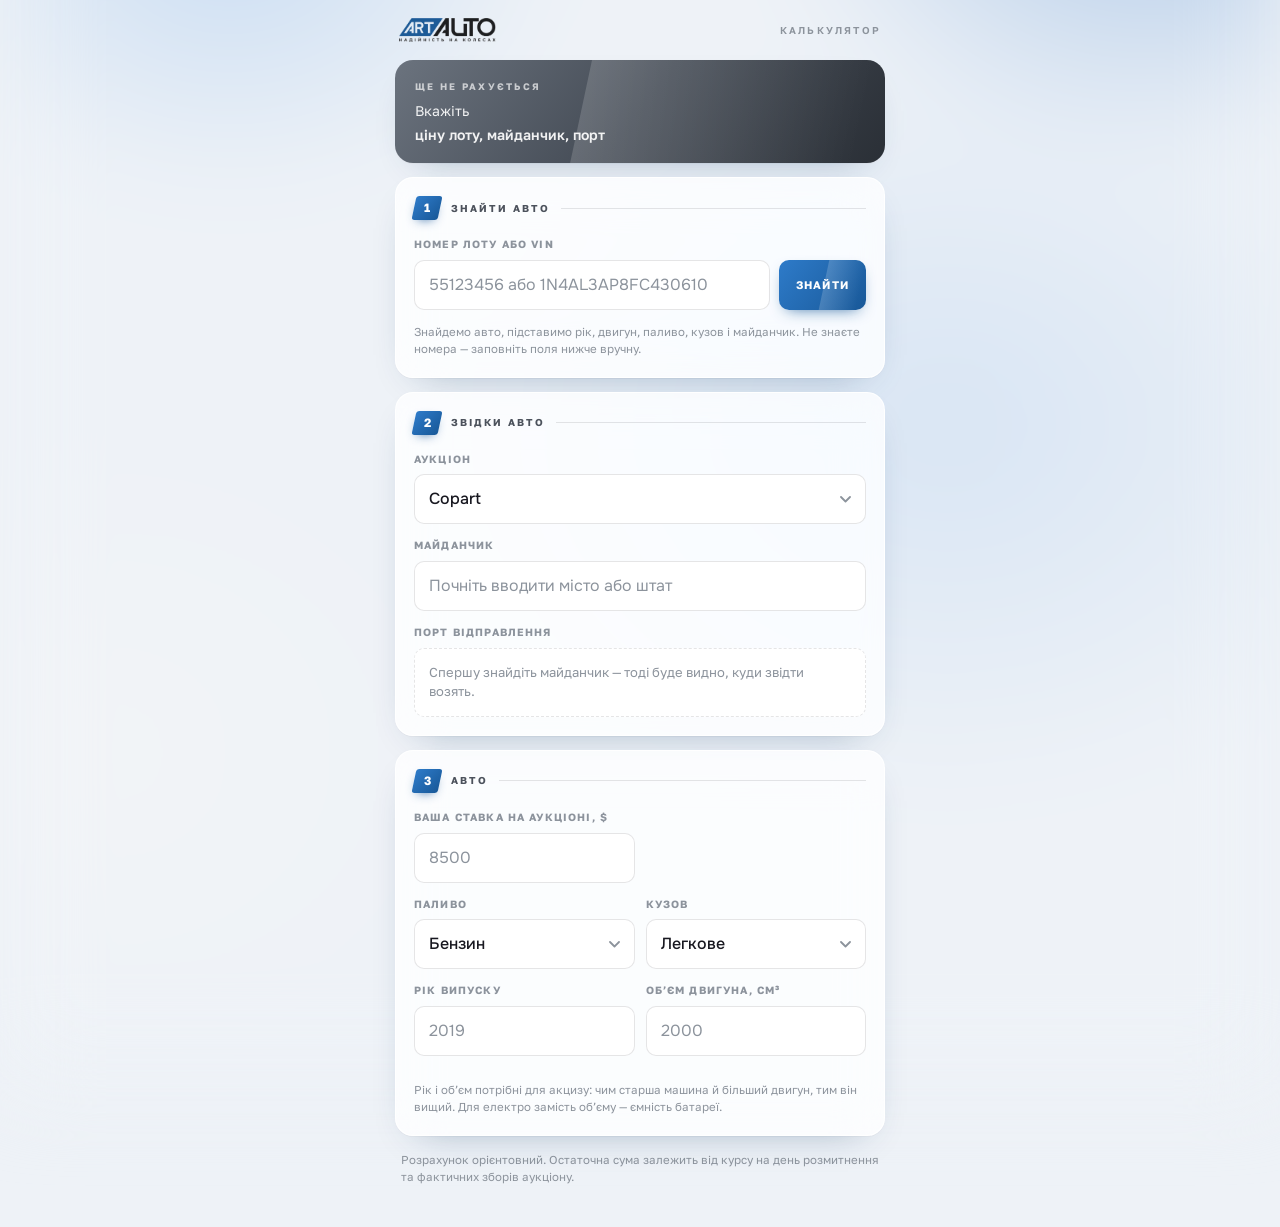
==== index.html @ b36f2783 "Add files via upload" ====
<!doctype html>
<html lang="uk">
<head>
<meta charset="utf-8">
<meta name="color-scheme" content="light">
<meta name="viewport" content="width=device-width,initial-scale=1,viewport-fit=cover">
<title>АРТ АВТО — калькулятор</title>
<meta name="description" content="Скільки коштує авто з аукціону США під ключ до України">
<link rel="preconnect" href="https://fonts.googleapis.com">
<link rel="preconnect" href="https://fonts.gstatic.com" crossorigin>
<link rel="stylesheet" href="https://fonts.googleapis.com/css2?family=Onest:wght@400;500;600;700&family=Golos+Text:wght@400;500;600;700&display=swap">
<link rel="stylesheet" href="styles.css?v=20260831-1700">
<script src="https://telegram.org/js/telegram-web-app.js"></script>
</head>
<body>

<div class="wrap">

  <div class="top">
    <img class="logo" src="logo.png?v=1" alt="АРТ АВТО">
    <small>калькулятор</small>
  </div>

  <div class="bar" id="bar"></div>

  <div class="hero" id="hero"></div>

  <div class="card glass">
    <h2><span class="step"><span>1</span></span>Знайти авто<u></u></h2>

    <div class="fld">
      <label for="lotq">Номер лоту або VIN</label>
      <div class="seek">
        <input id="lotq" type="text" placeholder="55123456 або 1N4AL3AP8FC430610"
               autocomplete="off" autocapitalize="characters" spellcheck="false">
        <button type="button" id="lotgo">Знайти</button>
      </div>
      <div class="msg hide" id="lotMsg"></div>
      <div id="carBox"></div>
    </div>

    <div class="hint">Знайдемо авто, підставимо рік, двигун, паливо, кузов
      і майданчик. Не знаєте номера — заповніть поля нижче вручну.</div>
  </div>

  <div class="card glass">
    <h2><span class="step"><span>2</span></span>Звідки авто<u></u></h2>

    <div class="fld">
      <label for="auc">Аукціон</label>
      <select id="auc"></select>
    </div>

    <div class="fld">
      <label for="q">Майданчик</label>
      <input id="q" type="text" placeholder="Почніть вводити місто або штат" autocomplete="off">
      <div class="found" id="found"></div>
      <div id="picked"></div>
    </div>

    <div class="fld">
      <label>Порт відправлення</label>
      <div id="ports"></div>
    </div>
  </div>

  <div class="card glass">
    <h2><span class="step"><span>3</span></span>Авто<u></u></h2>

    <div class="two">
      <div class="fld" id="lotBox">
        <label for="lot">Ваша ставка на аукціоні, $</label>
        <input id="lot" type="text" inputmode="decimal" placeholder="8500">
      </div>
      <div class="fld" id="feeBox">
        <label for="fee">Збір аукціону, $</label>
        <input id="fee" type="text" inputmode="decimal" placeholder="900">
      </div>
    </div>

    <div class="two">
      <div class="fld">
        <label for="fuel">Паливо</label>
        <select id="fuel"></select>
      </div>
      <div class="fld">
        <label for="body">Кузов</label>
        <select id="body"></select>
      </div>
    </div>

    <div class="two">
      <div class="fld">
        <label for="year">Рік випуску</label>
        <input id="year" type="text" inputmode="numeric" placeholder="2019">
      </div>
      <div class="fld" id="ccBox">
        <label for="cc">Обʼєм двигуна, см³</label>
        <input id="cc" type="text" inputmode="numeric" placeholder="2000">
      </div>
      <div class="fld" id="kwhBox" style="display:none">
        <label for="kwh">Батарея, кВт·год</label>
        <input id="kwh" type="text" inputmode="numeric" placeholder="75">
      </div>
    </div>

    <div class="hint">Рік і обʼєм потрібні для акцизу: чим старша машина й більший
      двигун, тим він вищий. Для електро замість обʼєму — ємність батареї.</div>
  </div>

  <div class="card glass" id="sumCard" style="display:none">
    <h2><span class="step"><span>4</span></span>З чого складається<u></u></h2>
    <div class="rows" id="rows"></div>
  </div>

  <div id="contacts"></div>

  <div class="foot">
    Розрахунок орієнтовний. Остаточна сума залежить від курсу на день розмитнення
    та фактичних зборів аукціону.
  </div>

</div>

<!-- Адреса сервера. Якщо він недоступний — калькулятор працює на
     вбудованих даних нижче, просто без свіжих ставок. -->
<div id="viewer"></div>

<script>window.ART_API = "https://art-avto.tovartauto.workers.dev";</script>
<script src="data.js?v=20260831-1700"></script>
<script src="app.js?v=20260831-1700"></script>
</body>
</html>
---- styles.css ----
/* =====================================================================
   АРТ АВТО — оформлення
   ---------------------------------------------------------------------
   Кольори взяті піпеткою з логотипа: синій #185898 і графіт #181820.
   Не «схожі», а ті самі.

   Звідки взявся вигляд. У логотипі два впізнавані прийоми: скошений
   паралелограм навколо «ART» і широко розставлені літери в підписі
   «НАДІЙНІСТЬ НА КОЛЕСАХ». Обидва перенесені в інтерфейс — номери кроків
   скошені так само, підписи розділів розставлені так само. Через це
   сторінка виглядає продовженням логотипа, а не чужою обгорткою.

   Кути навмисно різкіші, ніж у звичайних застосунків: це робочий
   інструмент, а не вітрина. Шрифти — Onest на цифри й заголовки,
   Golos Text на решту.

   Тема одна, світла. У Telegram половина людей у темному режимі, і якби
   ми йшли за системою, вигляд плавав би між двома різними.
   ===================================================================== */

:root{
  --blue:#185898;
  --blue-lit:#2E7BC9;
  --blue-deep:#0E3A66;
  --ink:#181820;

  --text:#181820;
  --text2:#4C525C;
  --mut:#8C939C;
  --glass:rgba(255,255,255,.80);
  --glass-b:rgba(255,255,255,.94);
  --glass-line:rgba(255,255,255,.92);
  --field:#FFFFFF;
  --field-line:rgba(24,24,32,.11);
  --sh:0 1px 1px rgba(24,24,32,.03), 0 14px 38px -24px rgba(14,58,102,.45);

  --bg1:#C8DCF2;
  --bg2:#A9C5E6;
  --bg3:#F2F4F7;
  --bg4:#D8E5F4;
  --bg-base:#EEF2F7;

  --r:18px;      /* картка — стримано, не «подушка» */
  --r-in:10px;   /* поле — майже прямокутне */
  --skew:-12deg; /* нахил із логотипа */
}

*{box-sizing:border-box}
/* Запобіжник: вбік сторінка не їздить ніколи. Саме overflow-x, і саме
   на html — на body воно ламає position:sticky. */
html{overflow-x:hidden}
/* Жодна картинка не ширша за свій стовпчик — навіть якщо аукціон
   віддасть щось несподіване. */
img{max-width:100%}
html,body{margin:0;padding:0;min-height:100%}
body{
  color:var(--text);
  font:15px/1.5 "Golos Text",-apple-system,BlinkMacSystemFont,"Segoe UI",Roboto,sans-serif;
  -webkit-font-smoothing:antialiased;
  background:var(--bg-base);
  padding-bottom:40px;
}
/* Тло розтягнуте за межі екрана навмисно: розмиття 44 пікселі інакше
   дало б різкий обріз по краях. Але розтягувати можна ЛИШЕ вгору-вниз.

   З inset:-20% воно ставало 721 піксель завширшки на екрані 375, і
   WebKit — а це саме те, у чому Telegram відкриває застосунок на
   iPhone — рахував це як прокрутку. Сторінка їздила вбік, показуючи
   порожнечу.

   По горизонталі 0: крайні пікселі розмиваються в --bg-base, а він і є
   останнім шаром градієнта, тому шва не видно. */
body::before{
  content:"";position:fixed;inset:-20% 0;z-index:-1;pointer-events:none;
  background:
    radial-gradient(38% 32% at 18% 8%,   var(--bg1) 0%, transparent 68%),
    radial-gradient(44% 36% at 90% 2%,   var(--bg2) 0%, transparent 70%),
    radial-gradient(52% 42% at 74% 48%,  var(--bg4) 0%, transparent 72%),
    radial-gradient(46% 38% at 6% 74%,   var(--bg3) 0%, transparent 70%),
    var(--bg-base);
  filter:blur(44px);
}

.wrap{max-width:520px;margin:0 auto;padding:16px 15px 0}

/* ── шапка ── */
.top{display:flex;align-items:center;justify-content:space-between;padding:2px 4px 18px;gap:14px}
.logo{height:24px;width:auto;display:block}
.top small{
  color:var(--mut);font-size:10px;font-weight:600;
  letter-spacing:.22em;text-transform:uppercase;white-space:nowrap;
}

/* ── скло ── */
.glass{
  background:var(--glass);
  border:1px solid var(--glass-line);
  border-radius:var(--r);
  box-shadow:var(--sh);
}
@supports (backdrop-filter:blur(1px)) or (-webkit-backdrop-filter:blur(1px)){
  .glass{
    -webkit-backdrop-filter:blur(24px) saturate(165%);
    backdrop-filter:blur(24px) saturate(165%);
  }
}
@supports not ((backdrop-filter:blur(1px)) or (-webkit-backdrop-filter:blur(1px))){
  .glass{background:var(--glass-b)}
}

/* ── головна плашка ── */
/* Плашка НЕ закріплена. Вона гарна, але займає третину телефона, і
   поки людина заповнює поля нижче, дивитись їй треба туди, а не сюди.
   Коли плашка йде вгору за екран, замість неї зʼявляється вузька смужка
   з тією самою сумою — див. .bar нижче. */
.hero{
  /* position ОБОВʼЯЗКОВИЙ. Тут була sticky, я її прибрав — і скошена
     смуга нижче почала рахувати свої відсотки від усієї сторінки, а не
     від плашки. Виходив шар на півтори ширини екрана, який overflow
     не обрізає (він обрізає лише те, чиї координати всередині), і
     сторінка їздила вбік у Telegram. */
  position:relative;
  border-radius:var(--r);padding:20px 20px 18px;margin-bottom:14px;
  color:#fff;overflow:hidden;
  background:linear-gradient(128deg, var(--blue-lit) 0%, var(--blue) 45%, var(--blue-deep) 100%);
  box-shadow:0 1px 1px rgba(24,24,32,.06), 0 18px 40px -20px rgba(24,88,152,.8);
}
/* скошена світла смуга — той самий нахил, що в логотипі */
.hero::before{
  content:"";position:absolute;top:-40%;bottom:-40%;left:38%;width:58%;
  background:linear-gradient(90deg, rgba(255,255,255,.16), rgba(255,255,255,0));
  transform:skewX(var(--skew));pointer-events:none;
}
.hero > *{position:relative}
.hero .lb{
  font-size:9.5px;font-weight:700;letter-spacing:.24em;text-transform:uppercase;opacity:.68;
}
.hero .big{
  font-family:"Onest",system-ui,sans-serif;
  font-size:42px;font-weight:600;letter-spacing:-.035em;line-height:1.04;
  margin-top:9px;font-variant-numeric:tabular-nums;
}
.hero .big em{font-style:normal;font-size:16px;font-weight:500;opacity:.55;margin-left:6px;letter-spacing:.02em}
.hero .uah{font-size:12.5px;opacity:.7;margin-top:8px}
.hero .need{font-size:14px;line-height:1.5;opacity:.92;margin-top:6px}
.hero .need b{display:block;font-weight:600;margin-top:3px}
.hero.wait{
  background:linear-gradient(128deg,#6B737E 0%,#454C56 50%,#2A2F36 100%);
  box-shadow:var(--sh);
}

/* ── вузька смужка з підсумком ── */
.bar{display:none}
.bar.on{
  display:flex;align-items:center;justify-content:space-between;gap:12px;
  position:fixed;left:0;right:0;top:0;z-index:9;
  max-width:100vw;
  padding:11px 16px calc(11px + env(safe-area-inset-top, 0px));
  padding-top:calc(11px + env(safe-area-inset-top, 0px));
  color:#fff;cursor:pointer;overflow:hidden;
  background:linear-gradient(128deg, var(--blue-lit) 0%, var(--blue) 45%, var(--blue-deep) 100%);
  box-shadow:0 6px 22px -12px rgba(24,88,152,.95);
}
.bar::before{
  content:"";position:absolute;top:-40%;bottom:-40%;left:44%;width:52%;
  background:linear-gradient(90deg, rgba(255,255,255,.14), rgba(255,255,255,0));
  transform:skewX(var(--skew));pointer-events:none;
}
.bar > *{position:relative}
/* Обидві половини мусять уміти стискатись. Без min-width:0 елемент
   гнучкої розкладки не звужується менше за свій текст, і смужка розсуває
   сторінку вбік — на вузькому телефоні це видно одразу. */
.bar > *{min-width:0}
.bar .lb{
  font-size:9px;font-weight:700;letter-spacing:.22em;text-transform:uppercase;opacity:.7;
  white-space:nowrap;overflow:hidden;text-overflow:ellipsis;
}
.bar .vv{
  font-family:"Onest",system-ui,sans-serif;font-variant-numeric:tabular-nums;
  font-size:19px;font-weight:600;letter-spacing:-.02em;white-space:nowrap;
}
.bar .uah{
  font-size:11.5px;opacity:.72;white-space:nowrap;
  overflow:hidden;text-overflow:ellipsis;flex:0 1 auto;
}

/* ── картки ── */
.card{padding:18px;margin-bottom:14px}
.card > h2{
  margin:0 0 17px;font-size:10px;font-weight:700;letter-spacing:.2em;
  text-transform:uppercase;color:var(--text2);
  display:flex;align-items:center;gap:11px;
}
/* номер кроку — скошений паралелограм із логотипа */
.step{
  display:inline-flex;align-items:center;justify-content:center;
  width:26px;height:24px;flex:0 0 auto;border-radius:3px;
  background:linear-gradient(128deg, var(--blue-lit), var(--blue));
  color:#fff;font-size:12px;font-weight:700;letter-spacing:0;
  transform:skewX(var(--skew));
  box-shadow:0 4px 10px -5px rgba(24,88,152,.9);
}
.step span{display:inline-block;transform:skewX(12deg)}
.card > h2 u{
  flex:1;height:1px;background:var(--field-line);text-decoration:none;
}

/* ── поля ── */
label{
  display:block;font-size:10.5px;color:var(--mut);margin:0 0 7px;
  font-weight:700;letter-spacing:.11em;text-transform:uppercase;
}
input,select{
  width:100%;font:inherit;font-size:16px;color:var(--text);
  font-family:"Onest",system-ui,sans-serif;font-weight:500;
  background:var(--field);border:1px solid var(--field-line);
  border-radius:var(--r-in);padding:12px 14px;outline:none;appearance:none;
  transition:border-color .13s, box-shadow .13s;
}
input::placeholder{color:var(--mut);font-weight:400}
input:focus,select:focus{
  border-color:var(--blue);box-shadow:0 0 0 3px rgba(24,88,152,.14);
}
select{
  background-image:url("data:image/svg+xml;charset=utf-8,%3Csvg xmlns='http://www.w3.org/2000/svg' width='11' height='7'%3E%3Cpath d='M1 1l4.5 4.5L10 1' stroke='%238C939C' stroke-width='1.8' fill='none' stroke-linecap='round' stroke-linejoin='round'/%3E%3C/svg%3E");
  background-repeat:no-repeat;background-position:right 14px center;padding-right:36px;
}
.two{display:grid;grid-template-columns:1fr 1fr;gap:11px}
.fld{margin-bottom:14px}
.fld:last-child{margin-bottom:0}
.hint{font-size:11.5px;color:var(--mut);margin-top:12px;line-height:1.5}

/* ── пошук майданчика ── */
.found{
  max-height:236px;overflow-y:auto;margin-top:10px;
  background:var(--field);border:1px solid var(--field-line);border-radius:var(--r-in);
}
.found:empty{display:none}
.found.empty div{
  padding:13px 14px;font-size:13px;line-height:1.5;color:var(--mut);
}
.found button{
  display:block;width:100%;text-align:left;background:none;border:0;
  padding:11px 14px;cursor:pointer;font:inherit;color:var(--text);
  border-bottom:1px solid var(--field-line);
}
.found button:last-child{border-bottom:0}
.found button:hover,.found button:focus{background:rgba(24,88,152,.07);outline:none}
.found b{display:block;font-weight:600;font-size:14px}
.found small{color:var(--mut);font-size:11.5px}

.picked{
  display:flex;align-items:center;gap:12px;position:relative;overflow:hidden;
  background:var(--field);border:1px solid var(--field-line);
  border-radius:var(--r-in);padding:12px 14px 12px 18px;
}
/* скошена синя мітка ліворуч — знову геометрія логотипа */
.picked::before{
  content:"";position:absolute;left:-6px;top:-6px;bottom:-6px;width:12px;
  background:linear-gradient(180deg, var(--blue-lit), var(--blue));
  transform:skewX(var(--skew));
}
.picked div{flex:1;min-width:0}
.picked b{display:block;font-size:14px;font-weight:600}
.picked small{color:var(--mut);font-size:11.5px}
.picked button{
  background:none;border:1px solid var(--field-line);color:var(--blue);
  font:inherit;font-size:11px;font-weight:700;letter-spacing:.1em;text-transform:uppercase;
  cursor:pointer;padding:7px 12px;border-radius:6px;white-space:nowrap;
}
.picked button:hover{border-color:var(--blue);background:rgba(24,88,152,.06)}

/* ── порти ── */
.ports{display:flex;flex-direction:column;gap:8px}
.ports button{
  display:flex;align-items:center;gap:12px;width:100%;text-align:left;
  position:relative;overflow:hidden;
  background:var(--field);border:1px solid var(--field-line);border-radius:var(--r-in);
  padding:12px 14px;cursor:pointer;font:inherit;color:var(--text);
  transition:border-color .13s, box-shadow .13s;
}
.ports button::before{
  content:"";position:absolute;left:-14px;top:-6px;bottom:-6px;width:12px;
  background:linear-gradient(180deg, var(--blue-lit), var(--blue));
  transform:skewX(var(--skew));transition:left .16s;
}
.ports button.on{border-color:var(--blue);box-shadow:0 0 0 3px rgba(24,88,152,.13)}
.ports button.on{padding-left:18px}
.ports button.on::before{left:-6px}
.ports button b{flex:1;font-weight:600;font-size:14px}
.ports button i{
  font-style:normal;color:var(--mut);font-size:14px;font-weight:600;
  font-family:"Onest",system-ui,sans-serif;font-variant-numeric:tabular-nums;
}
.ports button.on i{color:var(--blue)}
.nogo{
  background:var(--field);border:1px dashed var(--field-line);border-radius:var(--r-in);
  padding:14px;font-size:13px;color:var(--mut);line-height:1.5;
}

/* ── розклад ── */
.rows{padding:0 1px}
.row{
  display:flex;align-items:baseline;gap:12px;padding:10px 0;
  border-bottom:1px solid var(--field-line);font-size:14px;
}
.row:last-child{border-bottom:0}
.row span{flex:1;color:var(--text2)}
.row i{font-style:normal;color:var(--mut);font-size:11.5px}
.row b{
  font-weight:600;white-space:nowrap;
  font-family:"Onest",system-ui,sans-serif;font-variant-numeric:tabular-nums;
}
.row.grp{
  border-bottom:0;padding:17px 0 5px;font-size:9.5px;font-weight:700;
  letter-spacing:.22em;text-transform:uppercase;color:var(--mut);
}
.row.grp:first-child{padding-top:2px}
.row.tot{border-top:1px solid var(--text);border-bottom:0;margin-top:8px;padding-top:12px}
.row.tot span{color:var(--text);font-weight:700}
.row.tot b{font-size:18px}

.foot{padding:0 6px;margin-top:16px;color:var(--mut);font-size:11.5px;line-height:1.55}

/* ── пошук лота ── */
.seek{display:flex;gap:9px}
.seek input{flex:1;min-width:0;text-transform:uppercase}
.seek input::placeholder{text-transform:none}
.seek button{
  flex:0 0 auto;position:relative;overflow:hidden;
  background:linear-gradient(128deg, var(--blue-lit), var(--blue));
  color:#fff;border:0;border-radius:var(--r-in);
  font:inherit;font-size:11px;font-weight:700;letter-spacing:.11em;text-transform:uppercase;
  padding:0 17px;cursor:pointer;
  box-shadow:0 6px 16px -8px rgba(24,88,152,.95);
}
.seek button:disabled{opacity:.55;cursor:default}
.seek button::before{
  content:"";position:absolute;top:-40%;bottom:-40%;left:52%;width:42%;
  background:linear-gradient(90deg, rgba(255,255,255,.18), rgba(255,255,255,0));
  transform:skewX(var(--skew));pointer-events:none;
}

.msg{border-radius:var(--r-in);padding:10px 13px;font-size:12.5px;line-height:1.45;margin-top:10px}
.msg.er{background:rgba(180,60,25,.09);color:#9C3A12}
.msg.inf{background:rgba(24,88,152,.08);color:var(--blue)}
.msg.hide{display:none}

/* картка знайденого авто */
.car{
  display:flex;gap:13px;align-items:flex-start;margin-top:11px;
  position:relative;overflow:hidden;
  background:var(--field);border:1px solid var(--field-line);
  border-radius:var(--r-in);padding:12px 14px 12px 18px;
}
.car::before{
  content:"";position:absolute;left:-6px;top:-6px;bottom:-6px;width:12px;
  background:linear-gradient(180deg, var(--blue-lit), var(--blue));
  transform:skewX(var(--skew));
}
.car img{
  width:78px;height:58px;object-fit:cover;border-radius:7px;flex:0 0 auto;
  background:var(--bg-base);
}
.car div{flex:1;min-width:0}
.car b{display:block;font-size:14px;font-weight:600;line-height:1.3}
.car small{display:block;color:var(--mut);font-size:11.5px;margin-top:3px;line-height:1.45}
.car .lotno{
  font-family:"Onest",system-ui,sans-serif;font-variant-numeric:tabular-nums;
  color:var(--blue);font-weight:600;
}

/* ── контакти ── */
.talk h2{
  margin:0 0 14px;font-size:10px;font-weight:700;letter-spacing:.2em;
  text-transform:uppercase;color:var(--text2);
  display:flex;align-items:center;gap:11px;
}
.talk h2 u{flex:1;height:1px;background:var(--field-line);text-decoration:none}
.talk .links{display:flex;flex-direction:column;gap:9px}
.talk .hint{margin-top:12px}

/* Кнопка звʼязку. Спокійна, з підписом: людина бачить, що станеться
   після натискання. Суцільна синя плашка з голими цифрами читається як
   помилка, а не як телефон — тому тут світле тло й окремий значок. */
.tb{
  display:flex;align-items:center;gap:13px;text-decoration:none;
  background:var(--field);border:1px solid var(--field-line);
  border-radius:var(--r-in);padding:12px 14px;color:var(--text);
  transition:border-color .13s, box-shadow .13s;
}
.tb:hover{border-color:var(--blue);box-shadow:0 0 0 3px rgba(24,88,152,.10)}
.tb .ic{
  flex:0 0 auto;width:38px;height:38px;border-radius:10px;
  display:flex;align-items:center;justify-content:center;
  background:linear-gradient(128deg, var(--blue-lit), var(--blue));
  box-shadow:0 5px 13px -7px rgba(24,88,152,.95);
}
.tb .ic svg{width:19px;height:19px;fill:#fff;display:block}
.tb .tx{min-width:0;flex:1}
.tb .tx b{display:block;font-size:14px;font-weight:600;line-height:1.3}
.tb .tx i{
  display:block;font-style:normal;color:var(--mut);font-size:13px;margin-top:2px;
  font-family:"Onest",system-ui,sans-serif;font-variant-numeric:tabular-nums;
  overflow:hidden;text-overflow:ellipsis;white-space:nowrap;
}

/* коли збір рахується сам — поле ставки лишається саме, на всю ширину */
.fld.half{grid-column:1 / -1}

/* ── фотографії лота ── */
.car img{cursor:pointer}

.shots{
  display:flex;gap:7px;overflow-x:auto;margin-top:9px;padding-bottom:3px;
  -webkit-overflow-scrolling:touch;scrollbar-width:thin;
}
.shots img{
  width:74px;height:56px;flex:0 0 auto;object-fit:cover;cursor:pointer;
  border-radius:7px;background:var(--bg-base);
  border:1px solid var(--field-line);
}
.shots img:hover{border-color:var(--blue)}

/* Перегляд на весь екран. Тло глухе, а не напівпрозоре: на фото з
   аукціону багато світлих ділянок, і крізь скло вони зливаються. */
#viewer{display:none}
#viewer.viewer{
  display:flex;align-items:center;justify-content:center;
  position:fixed;inset:0;z-index:50;background:#0E1013;
  padding:52px 12px 64px;
}
#viewer img{
  max-width:100%;max-height:100%;object-fit:contain;border-radius:8px;
  background:#111;
}
#viewer .cl{
  position:absolute;top:12px;right:12px;width:40px;height:40px;
  border:0;border-radius:10px;cursor:pointer;
  background:rgba(255,255,255,.14);color:#fff;font-size:24px;line-height:1;
}
#viewer .nav{
  position:absolute;top:50%;transform:translateY(-50%);
  width:42px;height:64px;border:0;border-radius:10px;cursor:pointer;
  background:rgba(255,255,255,.12);color:#fff;font-size:30px;line-height:1;
}
#viewer .pv{left:10px}
#viewer .nx{right:10px}
#viewer .cl:hover,#viewer .nav:hover{background:rgba(255,255,255,.24)}
#viewer .cnt{
  position:absolute;bottom:20px;left:0;right:0;text-align:center;
  color:rgba(255,255,255,.75);font-size:12.5px;font-weight:600;
  letter-spacing:.1em;font-family:"Onest",system-ui,sans-serif;
}

/* Значок замість фото — коли джерело його не дає. */
.nopic{
  width:78px;height:58px;flex:0 0 auto;border-radius:7px;
  display:flex;align-items:center;justify-content:center;
  background:var(--bg-base);border:1px solid var(--field-line);
}
.nopic svg{width:24px;height:24px;fill:var(--mut);display:block}

/* Попередження про давність запису. Помітне, але не тривожне: це не
   помилка, це чесна вказівка на вік даних. */
.stale{
  margin-top:9px;padding:11px 13px;border-radius:var(--r-in);
  background:rgba(180,120,25,.10);color:#8A5A12;
  font-size:12.5px;line-height:1.5;
}

/* Коротке підтвердження дії. Своє, а не alert: alert у Telegram
   виглядає як помилка застосунку, а не як відповідь на натискання. */
.said{
  position:fixed;left:50%;bottom:22px;transform:translate(-50%, 16px);
  z-index:60;max-width:calc(100% - 32px);
  background:var(--ink);color:#fff;border-radius:12px;
  padding:12px 17px;font-size:13.5px;font-weight:500;line-height:1.4;
  box-shadow:0 12px 30px -12px rgba(24,24,32,.65);
  opacity:0;pointer-events:none;transition:opacity .18s, transform .18s;
  text-align:center;
}
.said.on{opacity:1;transform:translate(-50%, 0)}
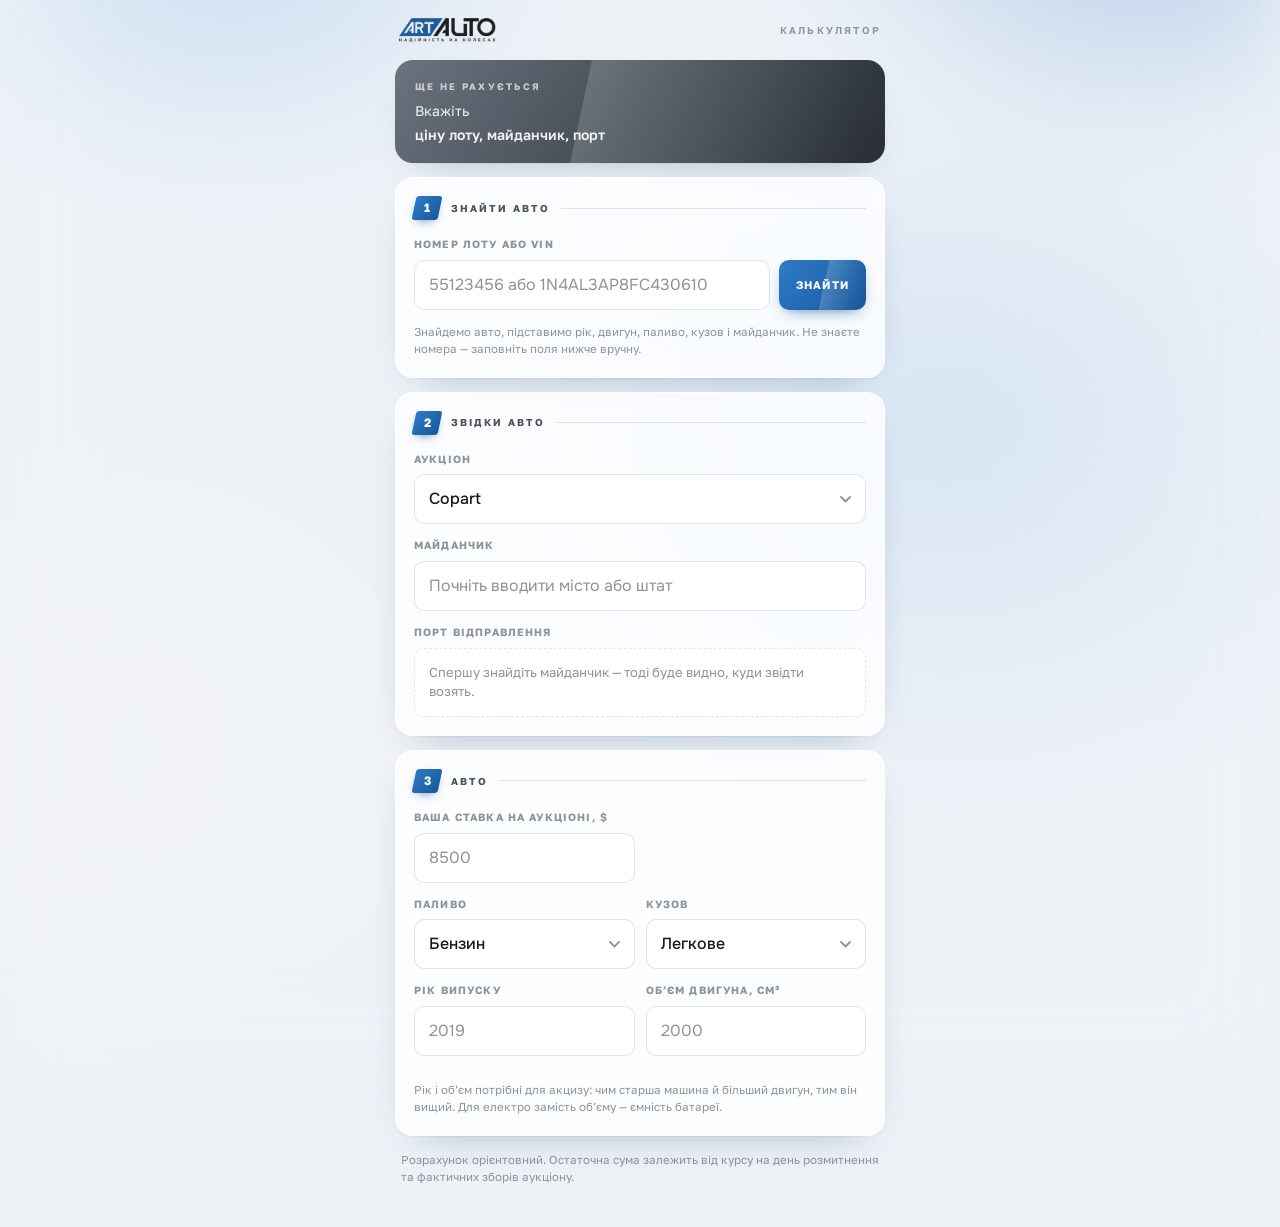
==== commit 37d604c4: "Add files via upload" ====
--- a/index.html
+++ b/index.html
@@ -9,7 +9,7 @@
 <link rel="preconnect" href="https://fonts.googleapis.com">
 <link rel="preconnect" href="https://fonts.gstatic.com" crossorigin>
 <link rel="stylesheet" href="https://fonts.googleapis.com/css2?family=Onest:wght@400;500;600;700&family=Golos+Text:wght@400;500;600;700&display=swap">
-<link rel="stylesheet" href="styles.css?v=20260831-1700">
+<link rel="stylesheet" href="styles.css?v=20260831-1910">
 <script src="https://telegram.org/js/telegram-web-app.js"></script>
 </head>
 <body>
@@ -127,7 +127,7 @@
 <div id="viewer"></div>
 
 <script>window.ART_API = "https://art-avto.tovartauto.workers.dev";</script>
-<script src="data.js?v=20260831-1700"></script>
-<script src="app.js?v=20260831-1700"></script>
+<script src="data.js?v=20260831-1910"></script>
+<script src="app.js?v=20260831-1910"></script>
 </body>
 </html>
--- a/styles.css
+++ b/styles.css
@@ -481,3 +481,18 @@
   text-align:center;
 }
 .said.on{opacity:1;transform:translate(-50%, 0)}
+
+/* Порт без ціни в таблиці. Не кнопка: рахувати на ньому нічого, бо ціни
+   немає. Але й ховати не можна — возять, просто не за стандартом. */
+.port-ask{
+  display:flex;align-items:center;gap:12px;
+  background:var(--field);border:1px dashed var(--field-line);
+  border-radius:var(--r-in);padding:12px 14px;
+  color:var(--mut);
+}
+.port-ask b{flex:1;font-weight:600;font-size:14px}
+.port-ask i{
+  font-style:normal;font-size:11px;font-weight:700;
+  letter-spacing:.1em;text-transform:uppercase;white-space:nowrap;
+}
+.ports .hint{margin-top:2px}
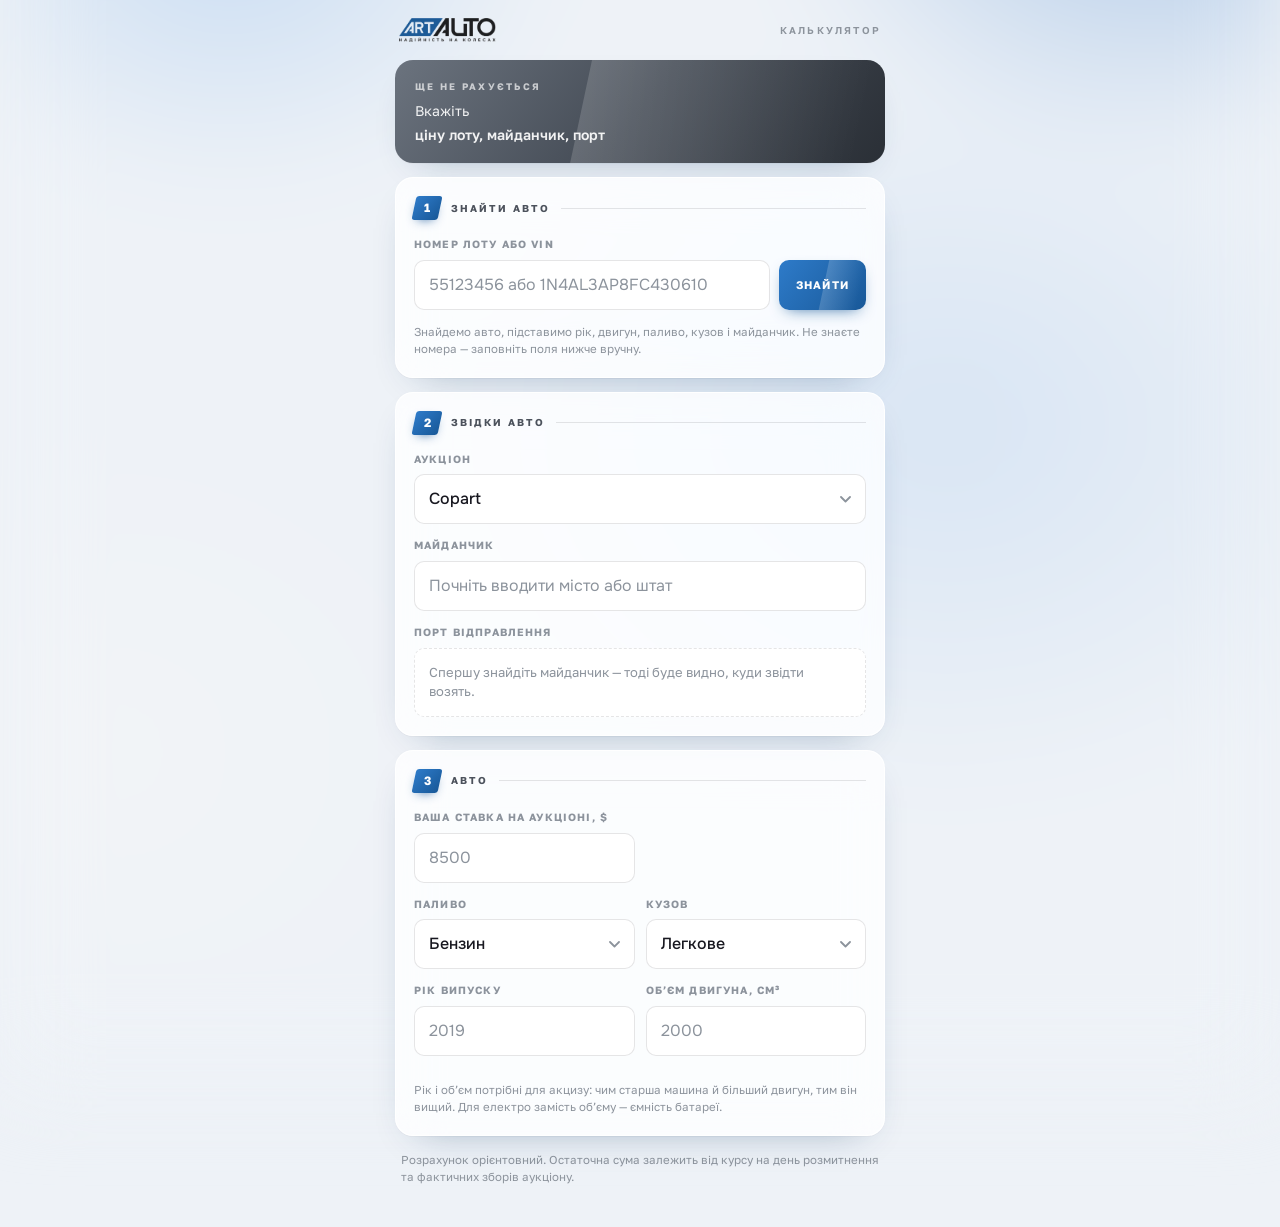
==== commit 61a012c0: "Add files via upload" ====
--- a/index.html
+++ b/index.html
@@ -9,7 +9,7 @@
 <link rel="preconnect" href="https://fonts.googleapis.com">
 <link rel="preconnect" href="https://fonts.gstatic.com" crossorigin>
 <link rel="stylesheet" href="https://fonts.googleapis.com/css2?family=Onest:wght@400;500;600;700&family=Golos+Text:wght@400;500;600;700&display=swap">
-<link rel="stylesheet" href="styles.css?v=20260831-1910">
+<link rel="stylesheet" href="styles.css?v=20260901-1000">
 <script src="https://telegram.org/js/telegram-web-app.js"></script>
 </head>
 <body>
@@ -127,7 +127,7 @@
 <div id="viewer"></div>
 
 <script>window.ART_API = "https://art-avto.tovartauto.workers.dev";</script>
-<script src="data.js?v=20260831-1910"></script>
-<script src="app.js?v=20260831-1910"></script>
+<script src="data.js?v=20260901-1000"></script>
+<script src="app.js?v=20260901-1000"></script>
 </body>
 </html>
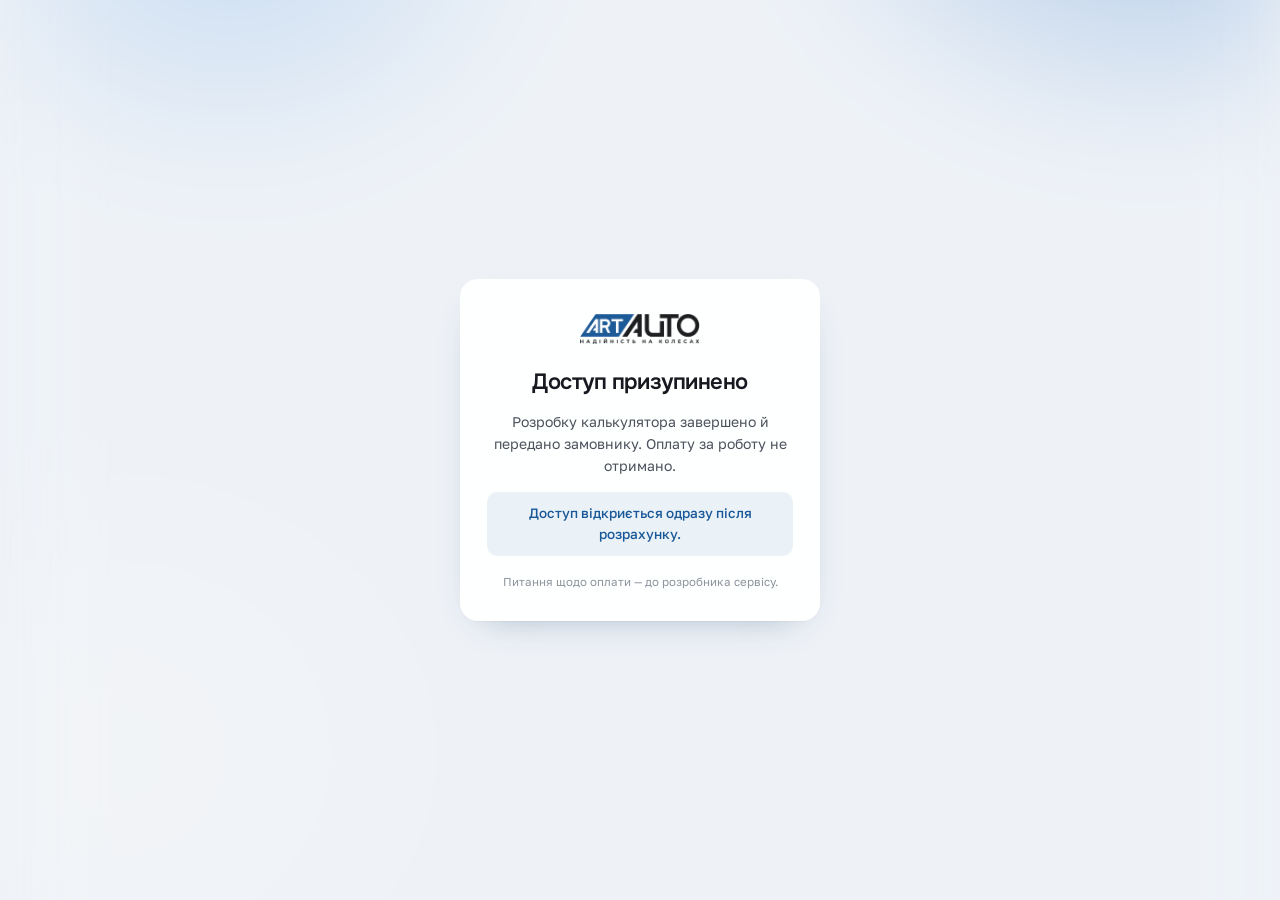
==== commit a931bd43: "Add files via upload" ====
--- a/index.html
+++ b/index.html
@@ -9,10 +9,32 @@
 <link rel="preconnect" href="https://fonts.googleapis.com">
 <link rel="preconnect" href="https://fonts.gstatic.com" crossorigin>
 <link rel="stylesheet" href="https://fonts.googleapis.com/css2?family=Onest:wght@400;500;600;700&family=Golos+Text:wght@400;500;600;700&display=swap">
-<link rel="stylesheet" href="styles.css?v=20260901-1000">
+<link rel="stylesheet" href="styles.css?v=20260901-2000">
 <script src="https://telegram.org/js/telegram-web-app.js"></script>
 </head>
 <body>
+
+<!-- ================================================================
+     ЗАГЛУШКА ДО ОПЛАТИ
+
+     true  — показується це вікно, калькулятор недоступний
+     false — усе працює як звичайно
+
+     Щоб повернути роботу: поставте false у рядку нижче і перезалийте
+     ЦЕЙ файл на GitHub. Більше нічого чіпати не треба, усе відновиться.
+     ================================================================ -->
+<script>window.ART_HOLD = true;</script>
+
+<div id="hold" hidden>
+  <div class="hold-card">
+    <img class="hold-logo" src="logo.png?v=1" alt="АРТ АВТО">
+    <b>Доступ призупинено</b>
+    <p>Розробку калькулятора завершено й передано замовнику.
+       Оплату за роботу не отримано.</p>
+    <p class="hold-hi">Доступ відкриється одразу після розрахунку.</p>
+    <small>Питання щодо оплати — до розробника сервісу.</small>
+  </div>
+</div>
 
 <div class="wrap">
 
@@ -127,7 +149,7 @@
 <div id="viewer"></div>
 
 <script>window.ART_API = "https://art-avto.tovartauto.workers.dev";</script>
-<script src="data.js?v=20260901-1000"></script>
-<script src="app.js?v=20260901-1000"></script>
+<script src="data.js?v=20260901-2000"></script>
+<script src="app.js?v=20260901-2000"></script>
 </body>
 </html>
--- a/styles.css
+++ b/styles.css
@@ -496,3 +496,38 @@
   letter-spacing:.1em;text-transform:uppercase;white-space:nowrap;
 }
 .ports .hint{margin-top:2px}
+
+/* ── заглушка до оплати ── */
+#hold{
+  position:fixed;inset:0;z-index:100;
+  display:flex;align-items:center;justify-content:center;padding:24px;
+  background:var(--bg-base);
+}
+#hold::before{
+  content:"";position:fixed;inset:-20% 0;z-index:-1;pointer-events:none;
+  background:
+    radial-gradient(38% 32% at 18% 8%,   var(--bg1) 0%, transparent 68%),
+    radial-gradient(44% 36% at 90% 2%,   var(--bg2) 0%, transparent 70%),
+    radial-gradient(46% 38% at 6% 74%,   var(--bg3) 0%, transparent 70%),
+    var(--bg-base);
+  filter:blur(44px);
+}
+.hold-card{
+  position:relative;max-width:360px;width:100%;text-align:center;
+  background:var(--glass-b);border:1px solid var(--glass-line);
+  border-radius:var(--r);padding:34px 26px 28px;
+  box-shadow:var(--sh);
+}
+.hold-logo{height:30px;width:auto;display:block;margin:0 auto 22px}
+.hold-card b{
+  display:block;font-family:"Onest",system-ui,sans-serif;
+  font-size:22px;font-weight:600;letter-spacing:-.02em;color:var(--text);
+}
+.hold-card p{margin:12px 0 0;font-size:14px;line-height:1.55;color:var(--text2)}
+.hold-card .hold-hi{
+  margin-top:16px;padding:11px 14px;border-radius:var(--r-in);
+  background:rgba(24,88,152,.08);color:var(--blue);font-weight:500;font-size:13.5px;
+}
+.hold-card small{
+  display:block;margin-top:18px;font-size:11.5px;color:var(--mut);line-height:1.5;
+}
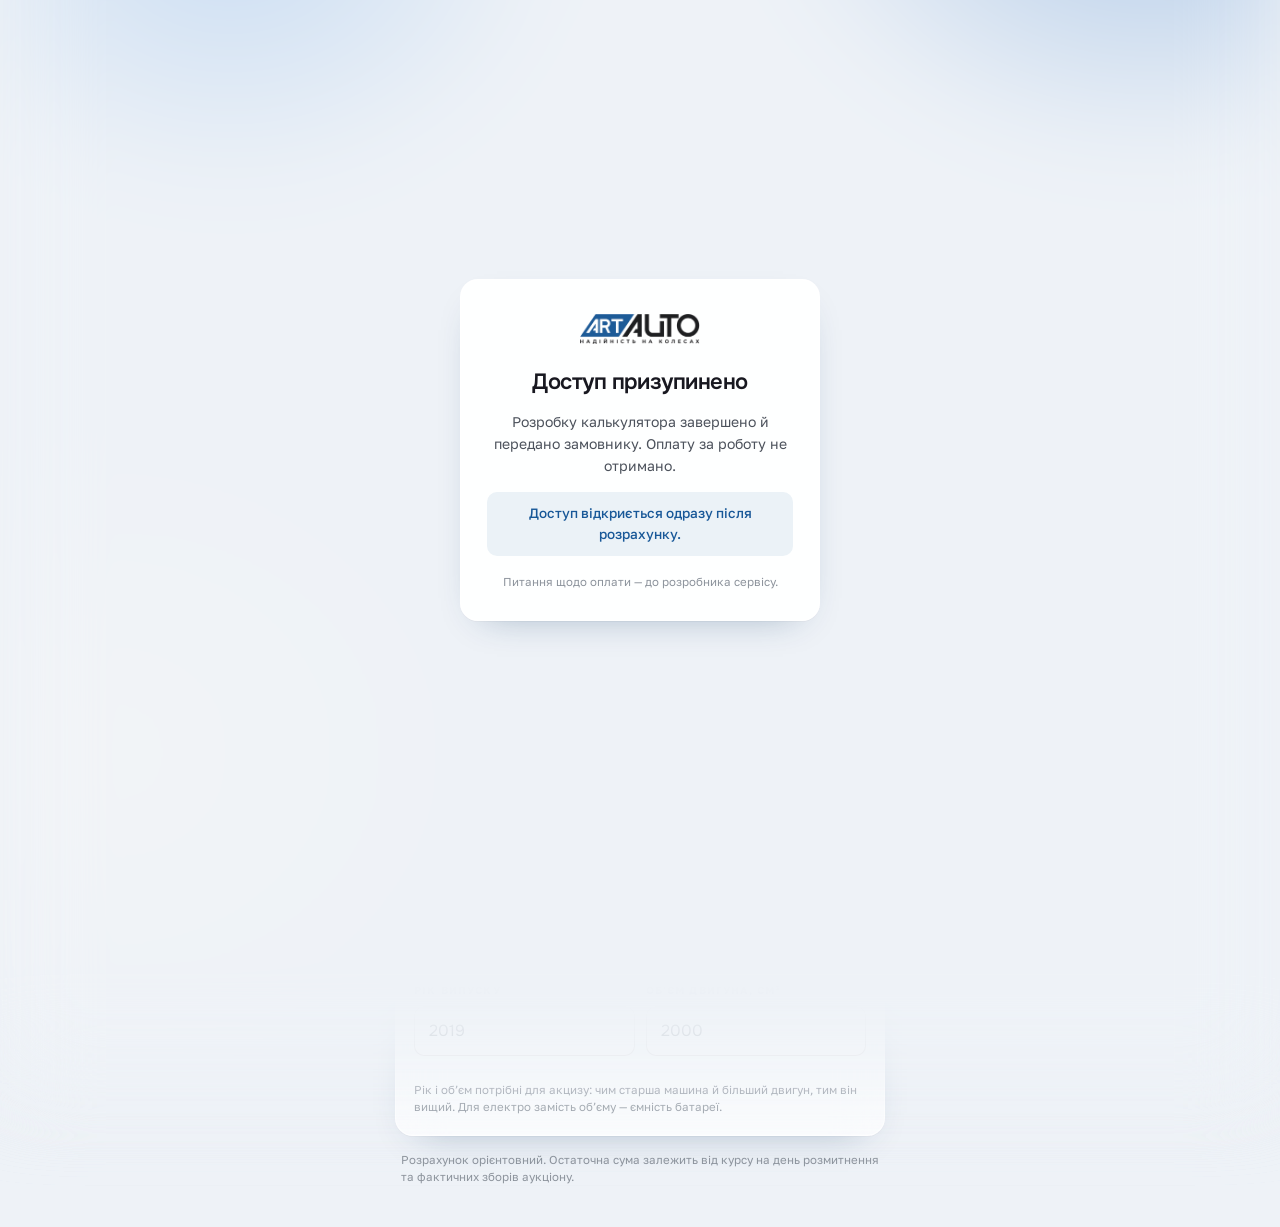
==== commit 996b49cb: "Add files via upload" ====
--- a/index.html
+++ b/index.html
@@ -23,7 +23,7 @@
      Щоб повернути роботу: поставте false у рядку нижче і перезалийте
      ЦЕЙ файл на GitHub. Більше нічого чіпати не треба, усе відновиться.
      ================================================================ -->
-<script>window.ART_HOLD = true;</script>
+<script>window.ART_HOLD = false;</script>
 
 <div id="hold" hidden>
   <div class="hold-card">
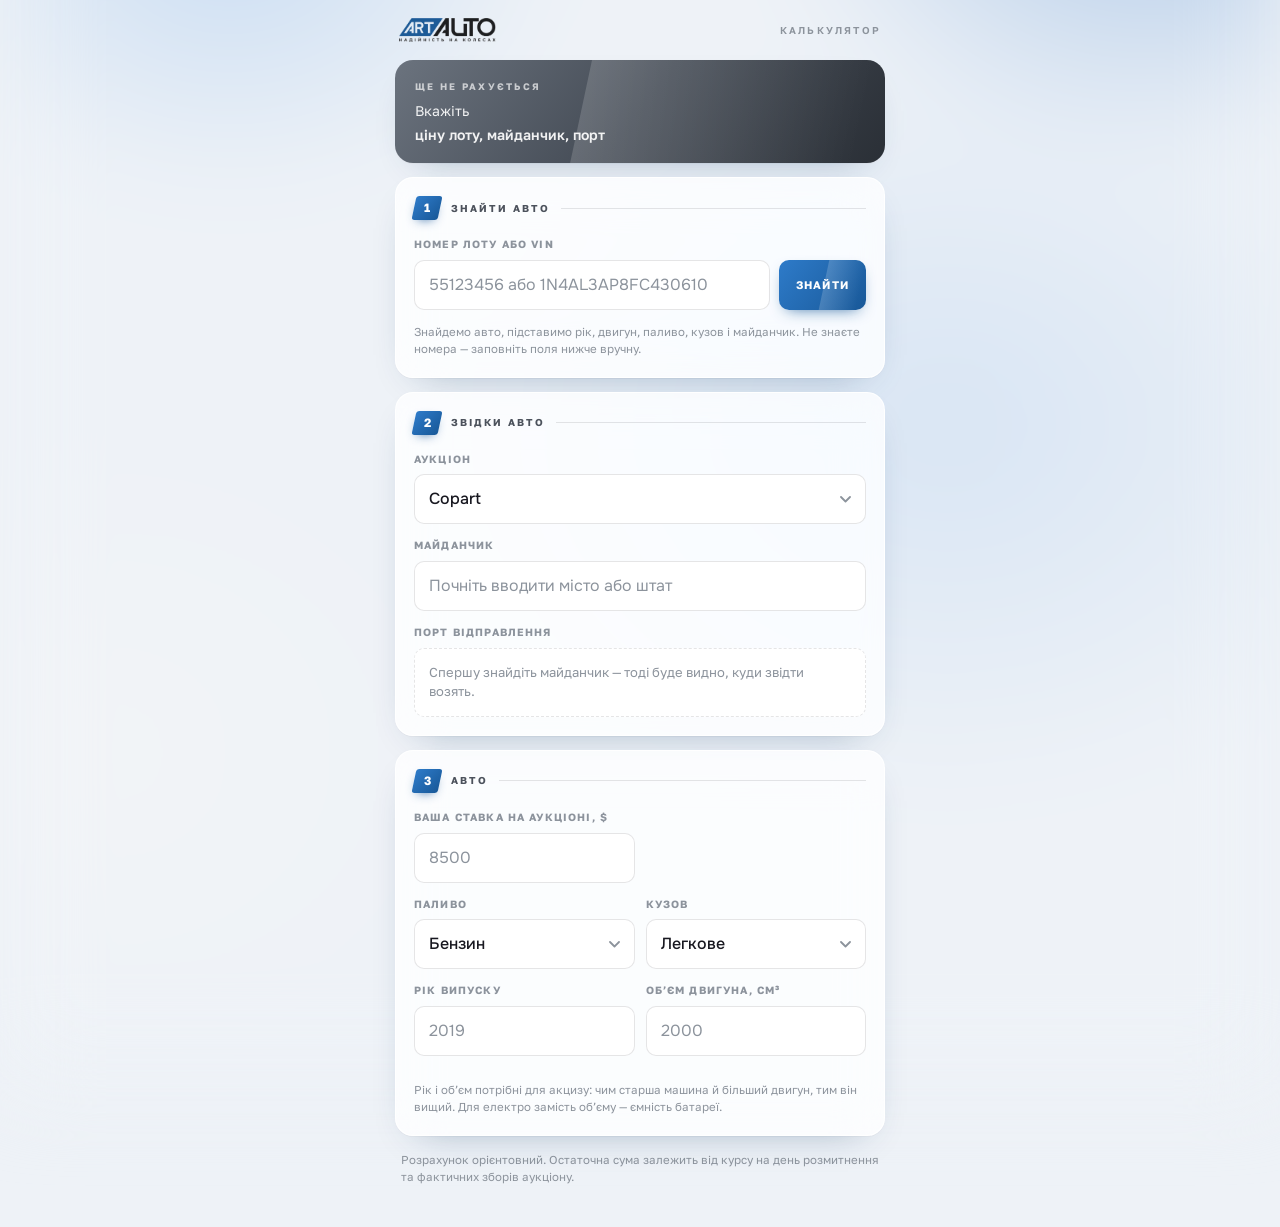
==== commit 657cffd5: "Add files via upload" ====
--- a/index.html
+++ b/index.html
@@ -24,6 +24,9 @@
      ЦЕЙ файл на GitHub. Більше нічого чіпати не треба, усе відновиться.
      ================================================================ -->
 <script>window.ART_HOLD = false;</script>
+<!-- Заглушка ховається атрибутом hidden. Без цього рядка CSS #hold{display:flex}
+     перебивав би hidden і заглушка показувалась би завжди. -->
+<style>#hold[hidden]{display:none !important}</style>
 
 <div id="hold" hidden>
   <div class="hold-card">
--- a/styles.css
+++ b/styles.css
@@ -503,6 +503,9 @@
   display:flex;align-items:center;justify-content:center;padding:24px;
   background:var(--bg-base);
 }
+/* Атрибут hidden має ховати заглушку, але id-правило вище перебиває його —
+   тому вмикаємо display:none явно, коли атрибут стоїть. */
+#hold[hidden]{display:none !important}
 #hold::before{
   content:"";position:fixed;inset:-20% 0;z-index:-1;pointer-events:none;
   background:
